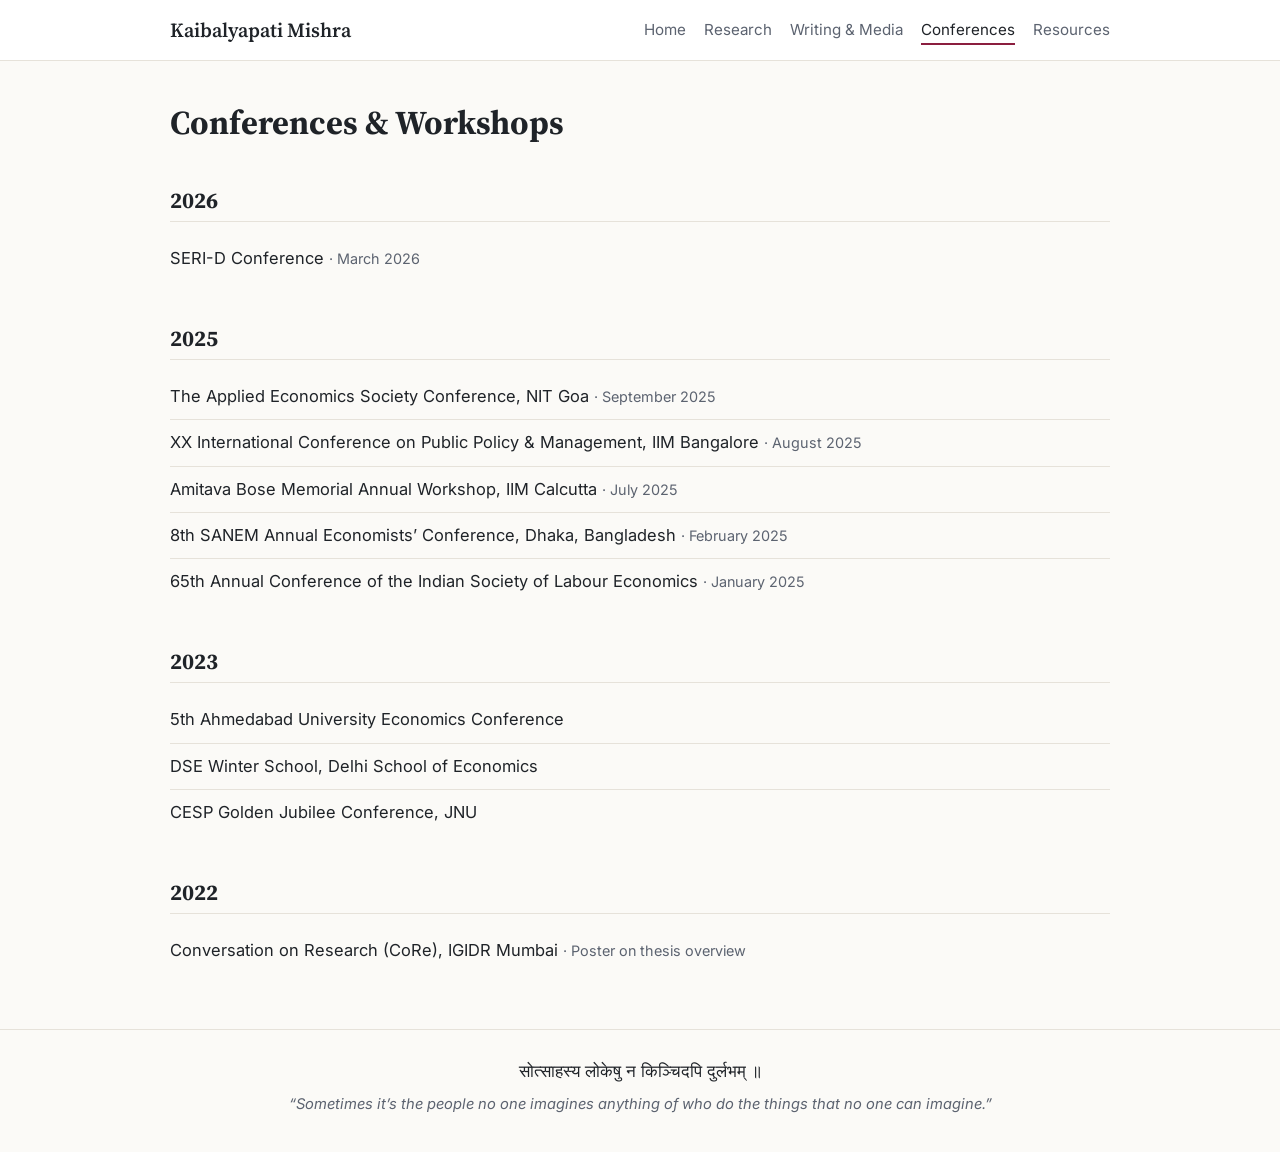
==== conferences.html @ f9605ee4 "Add files via upload" ====
<!doctype html>
<html lang="en">
<head>
<meta charset="utf-8">
<meta name="viewport" content="width=device-width, initial-scale=1">
<title>Conferences · Kaibalyapati Mishra</title>
<meta name="description" content="Conference presentations by Kaibalyapati Mishra.">
<link rel="preconnect" href="https://fonts.googleapis.com">
<link href="https://fonts.googleapis.com/css2?family=Inter:wght@400;600&family=Source+Serif+4:wght@400;600&display=swap" rel="stylesheet">
<link rel="stylesheet" href="assets/style.css">
</head>
<body>
<header class="site-header">
  <nav class="nav">
    <a class="brand" href="index.html">Kaibalyapati Mishra</a>
    <ul>
      <li><a href="index.html">Home</a></li>
      <li><a href="research.html">Research</a></li>
      <li><a href="writing.html">Writing &amp; Media</a></li>
      <li><a class="active" href="conferences.html">Conferences</a></li>
      <li><a href="resources.html">Resources</a></li>
    </ul>
  </nav>
</header>

<main>
  <h1 class="page-title">Conferences &amp; Workshops</h1>

  <h2>2026</h2>
  <ul class="plain">
    <li>SERI-D Conference <span class="meta">· March 2026</span></li>
  </ul>

  <h2>2025</h2>
  <ul class="plain">
    <li>The Applied Economics Society Conference, NIT Goa <span class="meta">· September 2025</span></li>
    <li>XX International Conference on Public Policy &amp; Management, IIM Bangalore <span class="meta">· August 2025</span></li>
    <li>Amitava Bose Memorial Annual Workshop, IIM Calcutta <span class="meta">· July 2025</span></li>
    <li>8th SANEM Annual Economists’ Conference, Dhaka, Bangladesh <span class="meta">· February 2025</span></li>
    <li>65th Annual Conference of the Indian Society of Labour Economics <span class="meta">· January 2025</span></li>
  </ul>

  <h2>2023</h2>
  <ul class="plain">
    <li>5th Ahmedabad University Economics Conference</li>
    <li>DSE Winter School, Delhi School of Economics</li>
    <li>CESP Golden Jubilee Conference, JNU</li>
  </ul>

  <h2>2022</h2>
  <ul class="plain">
    <li>Conversation on Research (CoRe), IGIDR Mumbai <span class="meta">· Poster on thesis overview</span></li>
  </ul>
</main>

<footer>
  <div class="sanskrit">सोत्साहस्य लोकेषु न किञ्चिदपि दुर्लभम् ॥</div>
  <em><a href="https://www.amyreesanderson.com/blog/sometimes-its-the-people-no-one-imagines-anything-of-who-do-the-things-that-no-one-can-imagine/">“Sometimes it’s the people no one imagines anything of who do the things that no one can imagine.”</a></em>
</footer>
</body>
</html>
---- assets/style.css ----
:root {
  --bg: #fbfaf7;
  --surface: #ffffff;
  --text: #1f2328;
  --muted: #5c6370;
  --accent: #8b1e3f;
  --accent-soft: #f6e9ed;
  --rule: #e6e2da;
  --serif: "Source Serif 4", Georgia, "Times New Roman", serif;
  --sans: "Inter", Arial, Helvetica, sans-serif;
}
@media (prefers-color-scheme: dark) {
  :root {
    --bg: #15171a;
    --surface: #1c1f23;
    --text: #e7e5e0;
    --muted: #a3a8b0;
    --accent: #e0849f;
    --accent-soft: #2b1f24;
    --rule: #2e3237;
  }
}
* { box-sizing: border-box; }
html { scroll-behavior: smooth; }
body {
  margin: 0;
  background: var(--bg);
  color: var(--text);
  font-family: var(--sans);
  font-size: 16.5px;
  line-height: 1.65;
}
a { color: var(--accent); text-decoration: none; }
a:hover { text-decoration: underline; }

/* Header */
.site-header {
  border-bottom: 1px solid var(--rule);
  background: var(--surface);
  position: sticky; top: 0; z-index: 10;
}
.nav {
  max-width: 980px; margin: 0 auto; padding: 0 20px;
  display: flex; align-items: center; justify-content: space-between;
  min-height: 60px; gap: 16px; flex-wrap: wrap;
}
.brand { font-family: var(--serif); font-size: 1.25rem; font-weight: 600; color: var(--text); }
.brand:hover { text-decoration: none; }
.nav ul { list-style: none; display: flex; flex-wrap: wrap; gap: 4px 18px; margin: 0; padding: 8px 0; }
.nav ul a { color: var(--muted); font-size: 0.95rem; padding: 4px 0; border-bottom: 2px solid transparent; }
.nav ul a:hover { color: var(--text); text-decoration: none; }
.nav ul a.active { color: var(--text); border-bottom-color: var(--accent); }

/* Layout */
main { max-width: 980px; margin: 0 auto; padding: 40px 20px 56px; }
h1, h2, h3 { font-family: var(--serif); line-height: 1.25; }
h1 { font-size: 2.1rem; margin: 0 0 6px; }
h2 {
  font-size: 1.4rem; margin: 44px 0 14px; padding-bottom: 6px;
  border-bottom: 1px solid var(--rule);
}
h3 { font-size: 1.1rem; margin: 26px 0 8px; color: var(--muted); font-family: var(--sans); font-weight: 600; letter-spacing: 0.02em; }
.page-title { margin-bottom: 8px; }
.lede { color: var(--muted); margin-top: 0; }

/* Hero */
.hero { display: grid; grid-template-columns: 220px 1fr; gap: 36px; align-items: start; }
.hero img {
  width: 220px; height: 220px; object-fit: cover; border-radius: 6px;
  border: 1px solid var(--rule); background: var(--accent-soft);
}
.role { font-size: 1.05rem; color: var(--muted); margin: 0 0 18px; }
.links { display: flex; flex-wrap: wrap; gap: 8px; margin: 18px 0 0; padding: 0; list-style: none; }
.links a {
  display: inline-block; padding: 5px 12px; border: 1px solid var(--rule);
  border-radius: 999px; font-size: 0.9rem; color: var(--text); background: var(--surface);
}
.links a:hover { border-color: var(--accent); color: var(--accent); text-decoration: none; }
.links a.primary { background: var(--accent); border-color: var(--accent); color: #fff; }
@media (prefers-color-scheme: dark) { .links a.primary { color: #15171a; } }

/* Lists */
.pubs { padding-left: 1.3em; margin: 0; }
.pubs li { margin-bottom: 14px; }
.pubs .title { font-weight: 600; }
.venue { font-style: italic; }
.status {
  display: inline-block; font-size: 0.78rem; padding: 1px 8px; border-radius: 4px;
  background: var(--accent-soft); color: var(--accent); margin-left: 4px; max-width: 100%;
}
.coauth { color: var(--muted); }
details { margin-top: 6px; }
details summary { cursor: pointer; color: var(--muted); font-size: 0.9rem; }
details p { font-size: 0.95rem; color: var(--muted); margin: 8px 0 0; }
.plain { list-style: none; padding: 0; margin: 0; }
.plain li { padding: 9px 0; border-bottom: 1px solid var(--rule); }
.plain li:last-child { border-bottom: 0; }
.meta { color: var(--muted); font-size: 0.9rem; }
.tags { display: flex; flex-wrap: wrap; gap: 8px; list-style: none; padding: 0; }
.tags li { background: var(--accent-soft); color: var(--text); padding: 3px 12px; border-radius: 999px; font-size: 0.92rem; }
.news li { display: grid; grid-template-columns: 90px 1fr; gap: 12px; }
.news .date { color: var(--muted); font-size: 0.9rem; }
.video { position: relative; padding-top: 56.25%; margin-top: 10px; }
.video iframe { position: absolute; inset: 0; width: 100%; height: 100%; border: 0; border-radius: 6px; }

/* Footer */
footer {
  border-top: 1px solid var(--rule); text-align: center; padding: 28px 20px 36px;
  color: var(--muted); font-size: 0.92rem;
}
footer .sanskrit { font-size: 1.05rem; color: var(--text); margin-bottom: 6px; }
footer em a { color: var(--muted); }

@media (max-width: 720px) {
  .hero { grid-template-columns: 1fr; gap: 20px; }
  .hero img { width: 160px; height: 160px; }
  h1 { font-size: 1.75rem; }
  .news li { grid-template-columns: 1fr; gap: 0; }
}
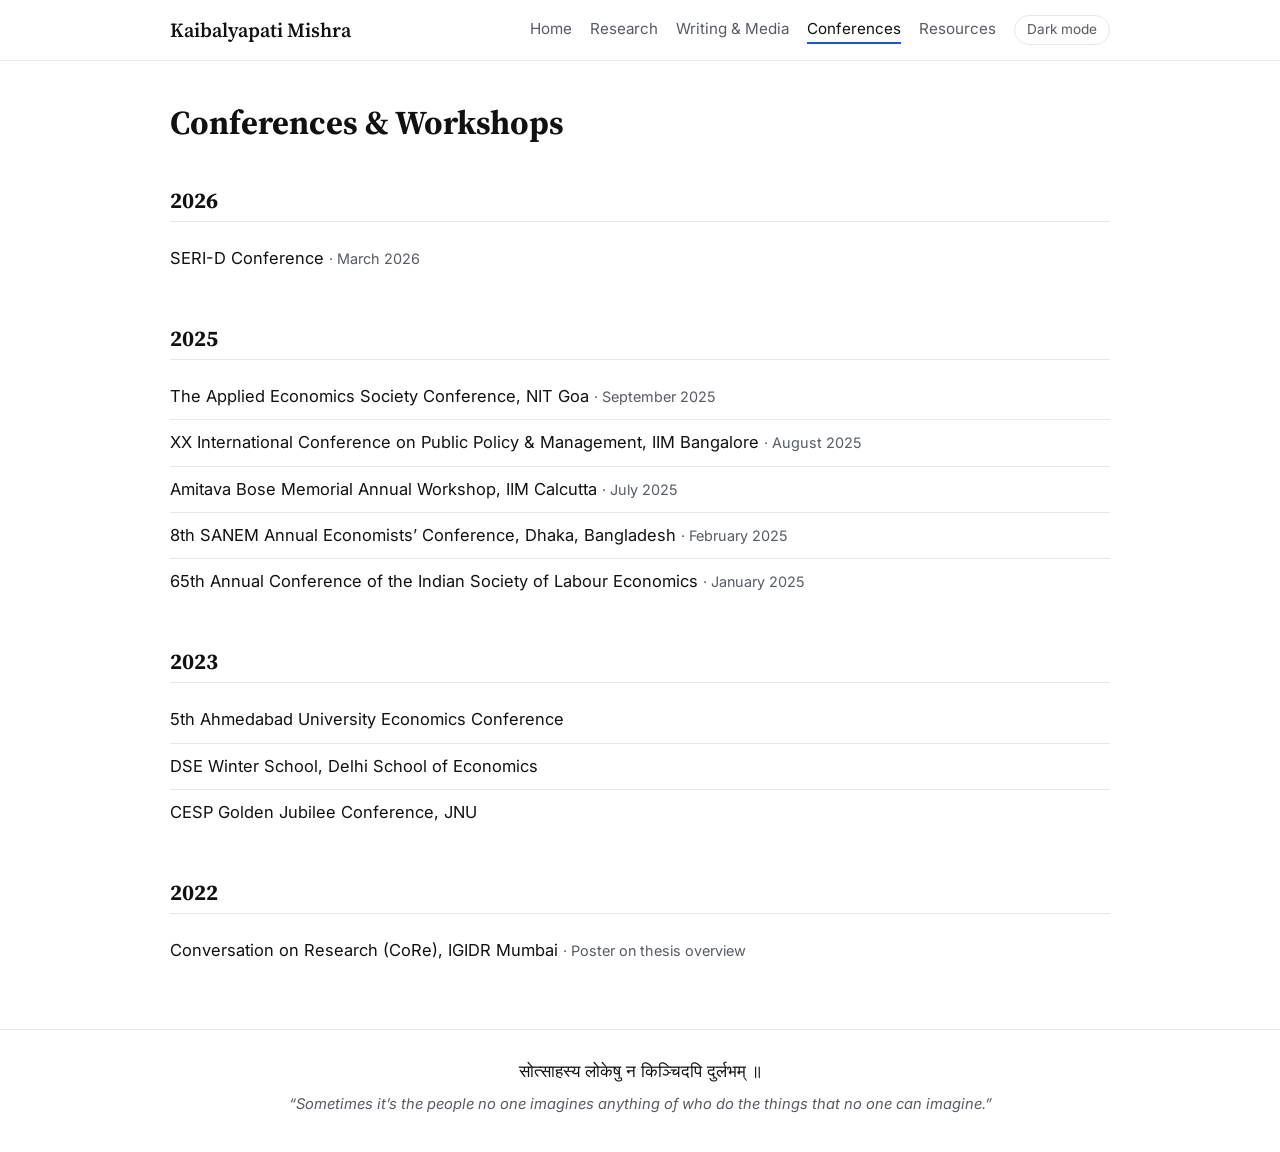
==== commit 3bc0038d: "White theme with blue accent and dark-mode toggle Co-Authored-By: Claude Opus 5.5 <noreply@anthropic" ====
--- a/conferences.html
+++ b/conferences.html
@@ -8,6 +8,8 @@
 <link rel="preconnect" href="https://fonts.googleapis.com">
 <link href="https://fonts.googleapis.com/css2?family=Inter:wght@400;600&family=Source+Serif+4:wght@400;600&display=swap" rel="stylesheet">
 <link rel="stylesheet" href="assets/style.css">
+<script>try{if(localStorage.getItem("theme")==="dark")document.documentElement.setAttribute("data-theme","dark");}catch(e){}</script>
+
 </head>
 <body>
 <header class="site-header">
@@ -19,6 +21,7 @@
       <li><a href="writing.html">Writing &amp; Media</a></li>
       <li><a class="active" href="conferences.html">Conferences</a></li>
       <li><a href="resources.html">Resources</a></li>
+      <li><button class="theme-toggle" type="button" onclick="toggleTheme()" aria-label="Switch colour theme">Dark mode</button></li>
     </ul>
   </nav>
 </header>
@@ -57,5 +60,10 @@
   <div class="sanskrit">सोत्साहस्य लोकेषु न किञ्चिदपि दुर्लभम् ॥</div>
   <em><a href="https://www.amyreesanderson.com/blog/sometimes-its-the-people-no-one-imagines-anything-of-who-do-the-things-that-no-one-can-imagine/">“Sometimes it’s the people no one imagines anything of who do the things that no one can imagine.”</a></em>
 </footer>
+<script>
+function setLabel(){var b=document.querySelector('.theme-toggle');if(b)b.textContent=document.documentElement.getAttribute('data-theme')==='dark'?'Light mode':'Dark mode';}
+function toggleTheme(){var d=document.documentElement.getAttribute('data-theme')==='dark';if(d)document.documentElement.removeAttribute('data-theme');else document.documentElement.setAttribute('data-theme','dark');try{localStorage.setItem('theme',d?'light':'dark');}catch(e){}setLabel();}
+setLabel();
+</script>
 </body>
 </html>
--- a/assets/style.css
+++ b/assets/style.css
@@ -1,24 +1,22 @@
 :root {
-  --bg: #fbfaf7;
+  --bg: #ffffff;
   --surface: #ffffff;
-  --text: #1f2328;
-  --muted: #5c6370;
-  --accent: #8b1e3f;
-  --accent-soft: #f6e9ed;
-  --rule: #e6e2da;
+  --text: #111111;
+  --muted: #555b65;
+  --accent: #1a56db;
+  --accent-soft: #e8effc;
+  --rule: #e5e7eb;
   --serif: "Source Serif 4", Georgia, "Times New Roman", serif;
   --sans: "Inter", Arial, Helvetica, sans-serif;
 }
-@media (prefers-color-scheme: dark) {
-  :root {
-    --bg: #15171a;
-    --surface: #1c1f23;
-    --text: #e7e5e0;
-    --muted: #a3a8b0;
-    --accent: #e0849f;
-    --accent-soft: #2b1f24;
-    --rule: #2e3237;
-  }
+:root[data-theme="dark"] {
+  --bg: #15171a;
+  --surface: #1c1f23;
+  --text: #e7e5e0;
+  --muted: #a3a8b0;
+  --accent: #7aa7ff;
+  --accent-soft: #1d2638;
+  --rule: #2e3237;
 }
 * { box-sizing: border-box; }
 html { scroll-behavior: smooth; }
@@ -77,7 +75,7 @@
 }
 .links a:hover { border-color: var(--accent); color: var(--accent); text-decoration: none; }
 .links a.primary { background: var(--accent); border-color: var(--accent); color: #fff; }
-@media (prefers-color-scheme: dark) { .links a.primary { color: #15171a; } }
+:root[data-theme="dark"] .links a.primary { color: #15171a; }
 
 /* Lists */
 .pubs { padding-left: 1.3em; margin: 0; }
@@ -117,3 +115,11 @@
   h1 { font-size: 1.75rem; }
   .news li { grid-template-columns: 1fr; gap: 0; }
 }
+
+/* Theme toggle */
+.theme-toggle {
+  background: none; border: 1px solid var(--rule); border-radius: 999px;
+  color: var(--muted); cursor: pointer; font: inherit; font-size: 0.85rem;
+  padding: 3px 12px; line-height: 1.6;
+}
+.theme-toggle:hover { color: var(--text); border-color: var(--accent); }
